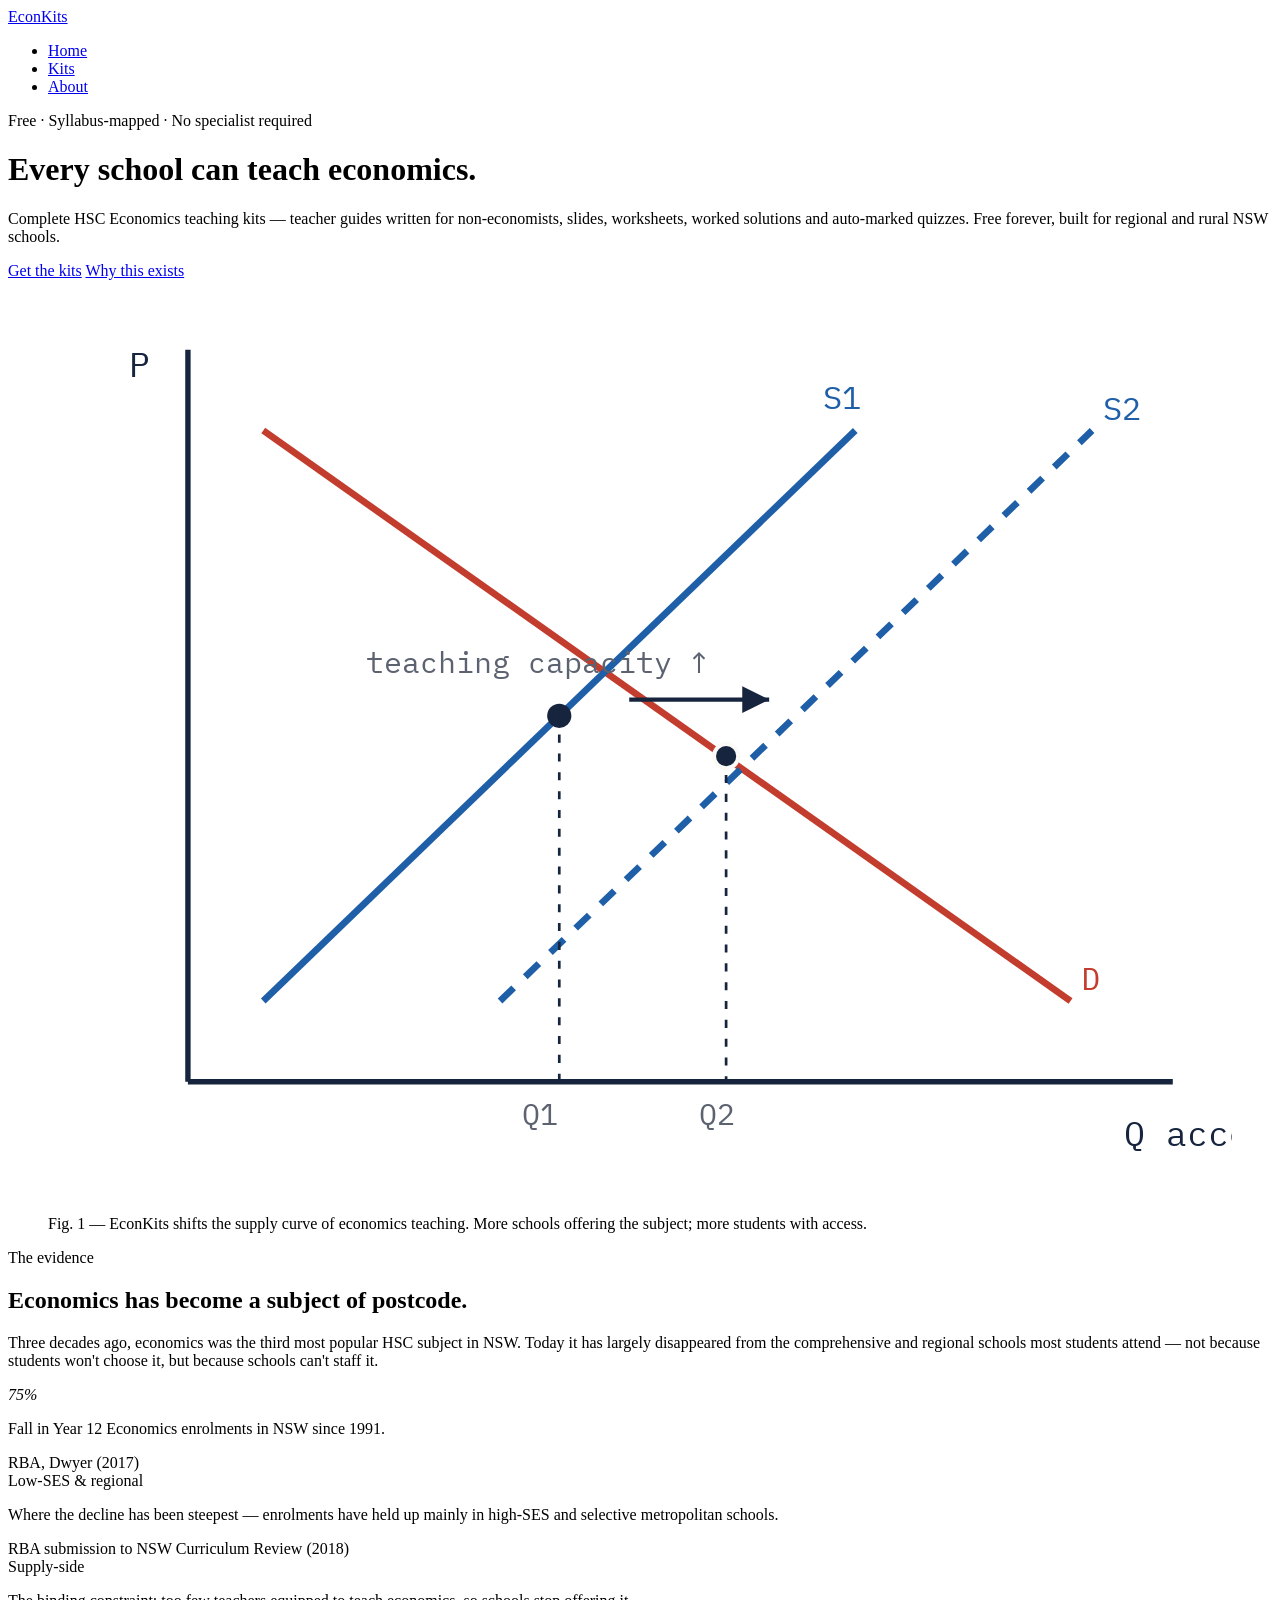
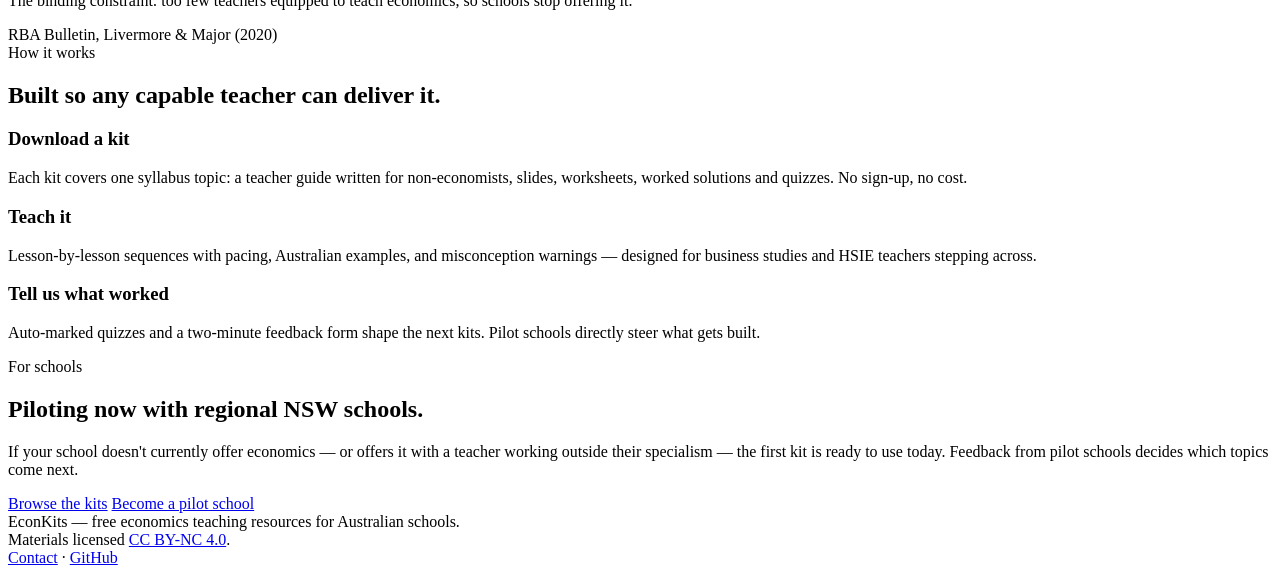
==== index.html @ 083282f5 "Add files via upload" ====
<!DOCTYPE html>
<html lang="en-AU">
<head>
<meta charset="utf-8">
<meta name="viewport" content="width=device-width, initial-scale=1">
<title>EconKits — Free HSC Economics teaching kits for schools without a specialist</title>
<meta name="description" content="Complete, free, syllabus-mapped HSC Economics teaching kits designed so any teacher can offer economics — built for regional and rural NSW schools.">
<link rel="preconnect" href="https://fonts.googleapis.com">
<link rel="preconnect" href="https://fonts.gstatic.com" crossorigin>
<link href="https://fonts.googleapis.com/css2?family=Archivo:wght@700;800&family=Source+Serif+4:ital,wght@0,400;0,600;1,400&family=IBM+Plex+Mono:wght@400;500&display=swap" rel="stylesheet">
<link rel="stylesheet" href="assets/style.css">
</head>
<body>

<header>
  <div class="wrap nav">
    <a class="brand" href="index.html">Econ<span>Kits</span></a>
    <nav aria-label="Main">
      <ul>
        <li><a href="index.html" aria-current="page">Home</a></li>
        <li><a href="kits.html">Kits</a></li>
        <li><a href="about.html">About</a></li>
      </ul>
    </nav>
  </div>
</header>

<div class="hero">
  <div class="wrap hero-inner">
    <div>
      <span class="mono eyebrow">Free · Syllabus-mapped · No specialist required</span>
      <h1>Every school can teach economics.</h1>
      <p class="lede">Complete HSC Economics teaching kits — teacher guides written for non-economists, slides, worksheets, worked solutions and auto-marked quizzes. Free forever, built for regional and rural NSW schools.</p>
      <div class="cta-row">
        <a class="btn btn-primary" href="kits.html">Get the kits</a>
        <a class="btn btn-secondary" href="about.html">Why this exists</a>
      </div>
    </div>

    <figure class="diagram" role="img" aria-label="Economics supply and demand diagram showing the supply curve of economics teaching shifting to the right, increasing access.">
      <svg viewBox="0 0 440 340" xmlns="http://www.w3.org/2000/svg">
        <!-- axes -->
        <line x1="52" y1="20" x2="52" y2="292" stroke="#16243d" stroke-width="2"/>
        <line x1="52" y1="292" x2="418" y2="292" stroke="#16243d" stroke-width="2"/>
        <text x="30" y="30" font-family="IBM Plex Mono, monospace" font-size="13" fill="#16243d">P</text>
        <text x="400" y="316" font-family="IBM Plex Mono, monospace" font-size="13" fill="#16243d">Q access</text>
        <!-- demand curve -->
        <path d="M 80 50 L 380 262" stroke="#c33d2e" stroke-width="2.5" fill="none"/>
        <text x="384" y="258" font-family="IBM Plex Mono, monospace" font-size="12" fill="#c33d2e">D</text>
        <!-- supply 1 -->
        <path d="M 80 262 L 300 50" stroke="#1f5fa8" stroke-width="2.5" fill="none"/>
        <text x="288" y="42" font-family="IBM Plex Mono, monospace" font-size="12" fill="#1f5fa8">S1</text>
        <!-- supply 2 (shifted right) -->
        <path d="M 168 262 L 388 50" stroke="#1f5fa8" stroke-width="2.5" stroke-dasharray="7 6" fill="none"/>
        <text x="392" y="46" font-family="IBM Plex Mono, monospace" font-size="12" fill="#1f5fa8">S2</text>
        <!-- shift arrow -->
        <line x1="216" y1="150" x2="268" y2="150" stroke="#16243d" stroke-width="1.6"/>
        <polygon points="268,150 258,145 258,155" fill="#16243d"/>
        <!-- equilibria -->
        <circle cx="190" cy="156" r="4.5" fill="#16243d"/>
        <circle cx="252" cy="171" r="4.5" fill="#16243d" stroke="#fbfaf6" stroke-width="1.5"/>
        <line x1="252" y1="171" x2="252" y2="292" stroke="#16243d" stroke-width="1" stroke-dasharray="3 4"/>
        <line x1="190" y1="156" x2="190" y2="292" stroke="#16243d" stroke-width="1" stroke-dasharray="3 4"/>
        <text x="176" y="308" font-family="IBM Plex Mono, monospace" font-size="11" fill="#5c6270">Q1</text>
        <text x="242" y="308" font-family="IBM Plex Mono, monospace" font-size="11" fill="#5c6270">Q2</text>
        <!-- label -->
        <text x="118" y="140" font-family="IBM Plex Mono, monospace" font-size="11" fill="#5c6270">teaching capacity ↑</text>
      </svg>
      <figcaption>Fig. 1 — EconKits shifts the supply curve of economics teaching. More schools offering the subject; more students with access.</figcaption>
    </figure>
  </div>
</div>

<section id="evidence">
  <div class="wrap">
    <span class="mono section-label">The evidence</span>
    <h2>Economics has become a subject of postcode.</h2>
    <div class="body">
      <p>Three decades ago, economics was the third most popular HSC subject in NSW. Today it has largely disappeared from the comprehensive and regional schools most students attend — not because students won't choose it, but because schools can't staff it.</p>
    </div>
    <div class="figures">
      <div class="figure">
        <div class="stat"><em>75%</em></div>
        <p>Fall in Year 12 Economics enrolments in NSW since 1991.</p>
        <span class="src">RBA, Dwyer (2017)</span>
      </div>
      <div class="figure">
        <div class="stat">Low-SES &amp; regional</div>
        <p>Where the decline has been steepest — enrolments have held up mainly in high-SES and selective metropolitan schools.</p>
        <span class="src">RBA submission to NSW Curriculum Review (2018)</span>
      </div>
      <div class="figure">
        <div class="stat">Supply-side</div>
        <p>The binding constraint: too few teachers equipped to teach economics, so schools stop offering it.</p>
        <span class="src">RBA Bulletin, Livermore &amp; Major (2020)</span>
      </div>
    </div>
  </div>
</section>

<section id="how">
  <div class="wrap">
    <span class="mono section-label">How it works</span>
    <h2>Built so any capable teacher can deliver it.</h2>
    <div class="steps">
      <div class="step">
        <h3>Download a kit</h3>
        <p>Each kit covers one syllabus topic: a teacher guide written for non-economists, slides, worksheets, worked solutions and quizzes. No sign-up, no cost.</p>
      </div>
      <div class="step">
        <h3>Teach it</h3>
        <p>Lesson-by-lesson sequences with pacing, Australian examples, and misconception warnings — designed for business studies and HSIE teachers stepping across.</p>
      </div>
      <div class="step">
        <h3>Tell us what worked</h3>
        <p>Auto-marked quizzes and a two-minute feedback form shape the next kits. Pilot schools directly steer what gets built.</p>
      </div>
    </div>
  </div>
</section>

<section id="cta">
  <div class="wrap">
    <span class="mono section-label">For schools</span>
    <h2>Piloting now with regional NSW schools.</h2>
    <div class="body">
      <p>If your school doesn't currently offer economics — or offers it with a teacher working outside their specialism — the first kit is ready to use today. Feedback from pilot schools decides which topics come next.</p>
    </div>
    <div class="cta-row">
      <a class="btn btn-primary" href="kits.html">Browse the kits</a>
      <a class="btn btn-secondary" href="about.html#contact">Become a pilot school</a>
    </div>
  </div>
</section>

<footer>
  <div class="wrap">
    <div>EconKits — free economics teaching resources for Australian schools.<br>Materials licensed <a href="https://creativecommons.org/licenses/by-nc/4.0/">CC BY-NC 4.0</a>.</div>
    <div><a href="about.html#contact">Contact</a> · <a href="https://github.com/">GitHub</a></div>
  </div>
</footer>

</body>
</html>
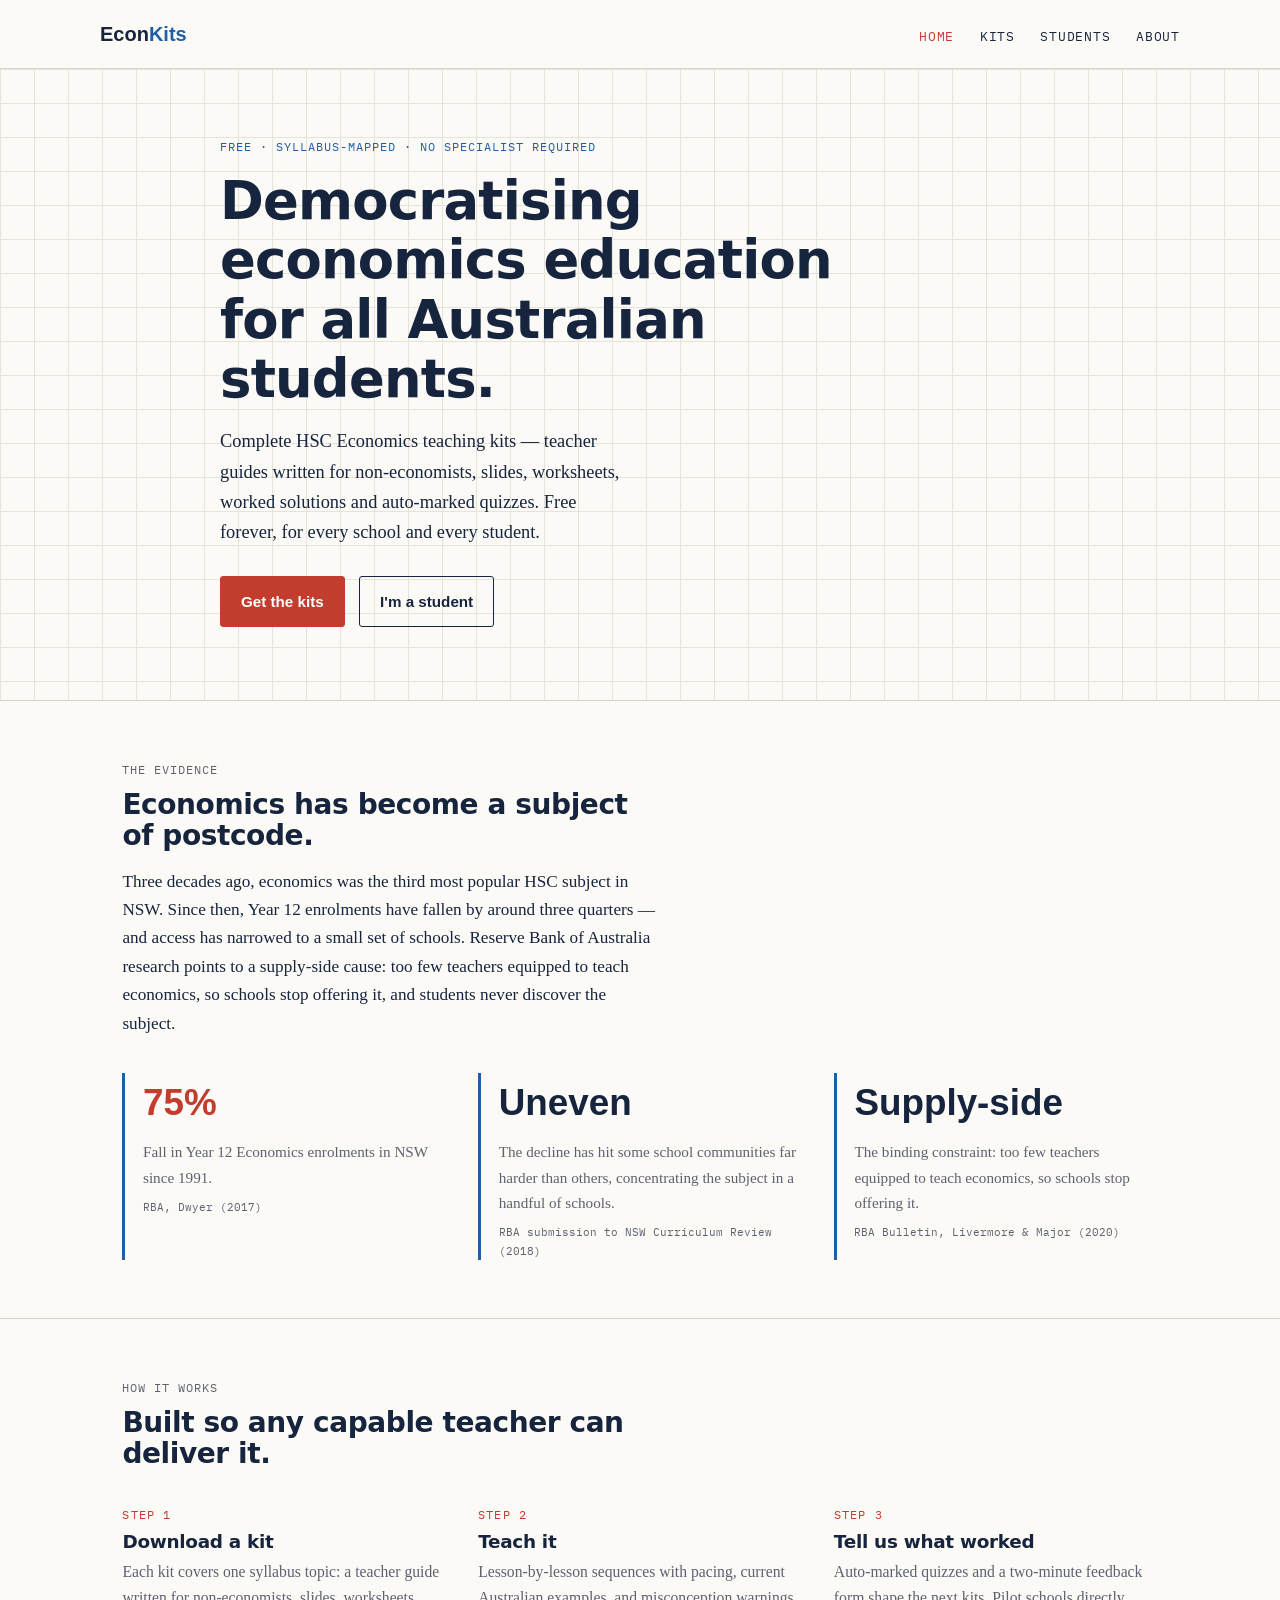
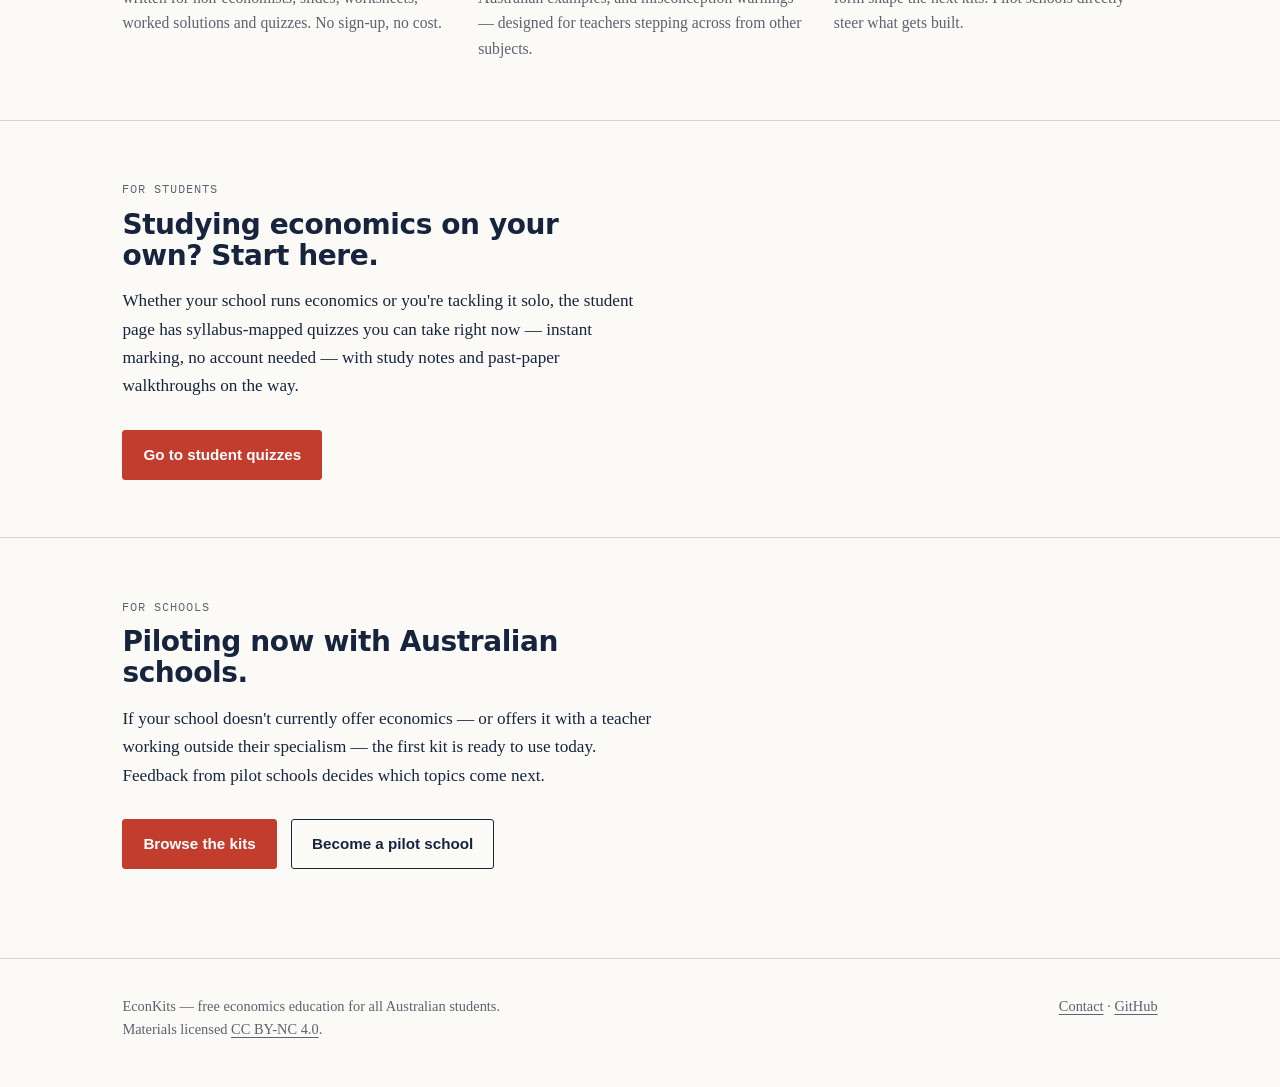
==== commit ee910ce0: "Update index.html" ====
--- a/index.html
+++ b/index.html
@@ -3,12 +3,16 @@
 <head>
 <meta charset="utf-8">
 <meta name="viewport" content="width=device-width, initial-scale=1">
-<title>EconKits — Free HSC Economics teaching kits for schools without a specialist</title>
-<meta name="description" content="Complete, free, syllabus-mapped HSC Economics teaching kits designed so any teacher can offer economics — built for regional and rural NSW schools.">
+<title>EconKits — Free HSC Economics teaching kits and quizzes</title>
+<meta name="description" content="Complete, free, syllabus-mapped HSC Economics teaching kits and student quizzes — democratising economics education for all Australian students.">
 <link rel="preconnect" href="https://fonts.googleapis.com">
 <link rel="preconnect" href="https://fonts.gstatic.com" crossorigin>
 <link href="https://fonts.googleapis.com/css2?family=Archivo:wght@700;800&family=Source+Serif+4:ital,wght@0,400;0,600;1,400&family=IBM+Plex+Mono:wght@400;500&display=swap" rel="stylesheet">
 <link rel="stylesheet" href="assets/style.css">
+<style>
+.hero-inner{grid-template-columns:1fr;max-width:840px}
+.hero h1{max-width:18ch}
+</style>
 </head>
 <body>
 
@@ -19,6 +23,7 @@
       <ul>
         <li><a href="index.html" aria-current="page">Home</a></li>
         <li><a href="kits.html">Kits</a></li>
+        <li><a href="students.html">Students</a></li>
         <li><a href="about.html">About</a></li>
       </ul>
     </nav>
@@ -29,45 +34,13 @@
   <div class="wrap hero-inner">
     <div>
       <span class="mono eyebrow">Free · Syllabus-mapped · No specialist required</span>
-      <h1>Every school can teach economics.</h1>
-      <p class="lede">Complete HSC Economics teaching kits — teacher guides written for non-economists, slides, worksheets, worked solutions and auto-marked quizzes. Free forever, built for regional and rural NSW schools.</p>
+      <h1>Democratising economics education for all Australian students.</h1>
+      <p class="lede">Complete HSC Economics teaching kits — teacher guides written for non-economists, slides, worksheets, worked solutions and auto-marked quizzes. Free forever, for every school and every student.</p>
       <div class="cta-row">
         <a class="btn btn-primary" href="kits.html">Get the kits</a>
-        <a class="btn btn-secondary" href="about.html">Why this exists</a>
+        <a class="btn btn-secondary" href="students.html">I'm a student</a>
       </div>
     </div>
-
-    <figure class="diagram" role="img" aria-label="Economics supply and demand diagram showing the supply curve of economics teaching shifting to the right, increasing access.">
-      <svg viewBox="0 0 440 340" xmlns="http://www.w3.org/2000/svg">
-        <!-- axes -->
-        <line x1="52" y1="20" x2="52" y2="292" stroke="#16243d" stroke-width="2"/>
-        <line x1="52" y1="292" x2="418" y2="292" stroke="#16243d" stroke-width="2"/>
-        <text x="30" y="30" font-family="IBM Plex Mono, monospace" font-size="13" fill="#16243d">P</text>
-        <text x="400" y="316" font-family="IBM Plex Mono, monospace" font-size="13" fill="#16243d">Q access</text>
-        <!-- demand curve -->
-        <path d="M 80 50 L 380 262" stroke="#c33d2e" stroke-width="2.5" fill="none"/>
-        <text x="384" y="258" font-family="IBM Plex Mono, monospace" font-size="12" fill="#c33d2e">D</text>
-        <!-- supply 1 -->
-        <path d="M 80 262 L 300 50" stroke="#1f5fa8" stroke-width="2.5" fill="none"/>
-        <text x="288" y="42" font-family="IBM Plex Mono, monospace" font-size="12" fill="#1f5fa8">S1</text>
-        <!-- supply 2 (shifted right) -->
-        <path d="M 168 262 L 388 50" stroke="#1f5fa8" stroke-width="2.5" stroke-dasharray="7 6" fill="none"/>
-        <text x="392" y="46" font-family="IBM Plex Mono, monospace" font-size="12" fill="#1f5fa8">S2</text>
-        <!-- shift arrow -->
-        <line x1="216" y1="150" x2="268" y2="150" stroke="#16243d" stroke-width="1.6"/>
-        <polygon points="268,150 258,145 258,155" fill="#16243d"/>
-        <!-- equilibria -->
-        <circle cx="190" cy="156" r="4.5" fill="#16243d"/>
-        <circle cx="252" cy="171" r="4.5" fill="#16243d" stroke="#fbfaf6" stroke-width="1.5"/>
-        <line x1="252" y1="171" x2="252" y2="292" stroke="#16243d" stroke-width="1" stroke-dasharray="3 4"/>
-        <line x1="190" y1="156" x2="190" y2="292" stroke="#16243d" stroke-width="1" stroke-dasharray="3 4"/>
-        <text x="176" y="308" font-family="IBM Plex Mono, monospace" font-size="11" fill="#5c6270">Q1</text>
-        <text x="242" y="308" font-family="IBM Plex Mono, monospace" font-size="11" fill="#5c6270">Q2</text>
-        <!-- label -->
-        <text x="118" y="140" font-family="IBM Plex Mono, monospace" font-size="11" fill="#5c6270">teaching capacity ↑</text>
-      </svg>
-      <figcaption>Fig. 1 — EconKits shifts the supply curve of economics teaching. More schools offering the subject; more students with access.</figcaption>
-    </figure>
   </div>
 </div>
 
@@ -76,7 +49,7 @@
     <span class="mono section-label">The evidence</span>
     <h2>Economics has become a subject of postcode.</h2>
     <div class="body">
-      <p>Three decades ago, economics was the third most popular HSC subject in NSW. Today it has largely disappeared from the comprehensive and regional schools most students attend — not because students won't choose it, but because schools can't staff it.</p>
+      <p>Three decades ago, economics was the third most popular HSC subject in NSW. Since then, Year 12 enrolments have fallen by around three quarters — and access has narrowed to a small set of schools. Reserve Bank of Australia research points to a supply-side cause: too few teachers equipped to teach economics, so schools stop offering it, and students never discover the subject.</p>
     </div>
     <div class="figures">
       <div class="figure">
@@ -85,8 +58,8 @@
         <span class="src">RBA, Dwyer (2017)</span>
       </div>
       <div class="figure">
-        <div class="stat">Low-SES &amp; regional</div>
-        <p>Where the decline has been steepest — enrolments have held up mainly in high-SES and selective metropolitan schools.</p>
+        <div class="stat">Uneven</div>
+        <p>The decline has hit some school communities far harder than others, concentrating the subject in a handful of schools.</p>
         <span class="src">RBA submission to NSW Curriculum Review (2018)</span>
       </div>
       <div class="figure">
@@ -109,7 +82,7 @@
       </div>
       <div class="step">
         <h3>Teach it</h3>
-        <p>Lesson-by-lesson sequences with pacing, Australian examples, and misconception warnings — designed for business studies and HSIE teachers stepping across.</p>
+        <p>Lesson-by-lesson sequences with pacing, current Australian examples, and misconception warnings — designed for teachers stepping across from other subjects.</p>
       </div>
       <div class="step">
         <h3>Tell us what worked</h3>
@@ -119,10 +92,23 @@
   </div>
 </section>
 
+<section id="students">
+  <div class="wrap">
+    <span class="mono section-label">For students</span>
+    <h2>Studying economics on your own? Start here.</h2>
+    <div class="body">
+      <p>Whether your school runs economics or you're tackling it solo, the student page has syllabus-mapped quizzes you can take right now — instant marking, no account needed — with study notes and past-paper walkthroughs on the way.</p>
+    </div>
+    <div class="cta-row">
+      <a class="btn btn-primary" href="students.html">Go to student quizzes</a>
+    </div>
+  </div>
+</section>
+
 <section id="cta">
   <div class="wrap">
     <span class="mono section-label">For schools</span>
-    <h2>Piloting now with regional NSW schools.</h2>
+    <h2>Piloting now with Australian schools.</h2>
     <div class="body">
       <p>If your school doesn't currently offer economics — or offers it with a teacher working outside their specialism — the first kit is ready to use today. Feedback from pilot schools decides which topics come next.</p>
     </div>
@@ -135,10 +121,11 @@
 
 <footer>
   <div class="wrap">
-    <div>EconKits — free economics teaching resources for Australian schools.<br>Materials licensed <a href="https://creativecommons.org/licenses/by-nc/4.0/">CC BY-NC 4.0</a>.</div>
-    <div><a href="about.html#contact">Contact</a> · <a href="https://github.com/">GitHub</a></div>
+    <div>EconKits — free economics education for all Australian students.<br>Materials licensed <a href="https://creativecommons.org/licenses/by-nc/4.0/">CC BY-NC 4.0</a>.</div>
+    <div><a href="about.html#contact">Contact</a> · <a href="https://github.com/r-kstack/Econ-Kits-">GitHub</a></div>
   </div>
 </footer>
 
 </body>
 </html>
+
--- a/assets/style.css
+++ b/assets/style.css
@@ -0,0 +1,62 @@
+:root{--ink:#16243d;--paper:#fbfaf6;--grid:#e6e3d8;--supply:#1f5fa8;--demand:#c33d2e;--muted:#5c6270;--rule:#d8d5c8;--max:1080px}
+*{box-sizing:border-box;margin:0;padding:0}
+html{scroll-behavior:smooth}
+@media (prefers-reduced-motion:reduce){html{scroll-behavior:auto}*{animation:none!important;transition:none!important}}
+body{font-family:"Source Serif 4",Georgia,serif;font-size:1.075rem;line-height:1.65;color:var(--ink);background:var(--paper)}
+.mono{font-family:"IBM Plex Mono",monospace;font-size:.78rem;letter-spacing:.08em;text-transform:uppercase}
+h1,h2,h3{font-family:"Archivo",system-ui,sans-serif;line-height:1.12;letter-spacing:-.015em}
+a{color:var(--demand);text-underline-offset:3px}
+:focus-visible{outline:3px solid var(--supply);outline-offset:3px}
+.wrap{max-width:var(--max);margin:0 auto;padding:0 1.4rem}
+header{border-bottom:1px solid var(--rule);background:var(--paper)}
+.nav{display:flex;align-items:baseline;justify-content:space-between;padding:1.1rem 0}
+.brand{font-family:"Archivo",sans-serif;font-weight:800;font-size:1.25rem;color:var(--ink);text-decoration:none}
+.brand span{color:var(--supply)}
+.nav ul{display:flex;gap:1.6rem;list-style:none}
+.nav ul a{font-family:"IBM Plex Mono",monospace;font-size:.8rem;letter-spacing:.06em;text-transform:uppercase;color:var(--ink);text-decoration:none}
+.nav ul a:hover,.nav ul a[aria-current="page"]{color:var(--demand)}
+.hero{background-image:linear-gradient(var(--grid) 1px,transparent 1px),linear-gradient(90deg,var(--grid) 1px,transparent 1px);background-size:34px 34px;border-bottom:1px solid var(--rule)}
+.hero-inner{display:grid;grid-template-columns:1.1fr .9fr;gap:3rem;align-items:center;padding:4.2rem 0 4.6rem}
+.hero h1{font-size:clamp(2.1rem,4.4vw,3.3rem);font-weight:800;max-width:15ch}
+.hero .lede{margin-top:1.15rem;font-size:1.15rem;max-width:44ch}
+.eyebrow{color:var(--supply);margin-bottom:.9rem;display:block}
+.cta-row{display:flex;gap:.9rem;margin-top:1.8rem;flex-wrap:wrap}
+.btn{font-family:"Archivo",sans-serif;font-weight:700;font-size:.95rem;padding:.72rem 1.25rem;border-radius:3px;text-decoration:none;border:1.5px solid var(--ink)}
+.btn-primary{background:var(--demand);border-color:var(--demand);color:#fff}
+.btn-primary:hover{background:#a83224}
+.btn-secondary{background:transparent;color:var(--ink)}
+figure.diagram{margin:0;max-width:440px}
+figure.diagram svg{width:100%;height:auto;display:block}
+figure.diagram figcaption{font-family:"IBM Plex Mono",monospace;font-size:.74rem;color:var(--muted);margin-top:.7rem}
+section{padding:3.6rem 0}
+section+section{border-top:1px solid var(--rule)}
+.section-label{color:var(--muted);display:block;margin-bottom:.6rem}
+section h2{font-size:1.75rem;font-weight:800;max-width:26ch}
+section .body{margin-top:1rem;max-width:62ch}
+section .body p+p{margin-top:.9rem}
+.figures{display:grid;grid-template-columns:repeat(3,1fr);gap:2rem;margin-top:2.2rem}
+.figure{border-left:3px solid var(--supply);padding-left:1.1rem}
+.figure .stat{font-family:"Archivo",sans-serif;font-weight:800;font-size:2.3rem}
+.figure .stat em{font-style:normal;color:var(--demand)}
+.figure p{font-size:.95rem;color:var(--muted);margin-top:.35rem}
+.figure .src{font-family:"IBM Plex Mono",monospace;font-size:.7rem;color:var(--muted);display:block;margin-top:.55rem}
+.steps{counter-reset:step;display:grid;grid-template-columns:repeat(3,1fr);gap:2rem;margin-top:2.2rem}
+.step{counter-increment:step}
+.step::before{content:"Step " counter(step);font-family:"IBM Plex Mono",monospace;font-size:.72rem;letter-spacing:.1em;text-transform:uppercase;color:var(--demand);display:block;margin-bottom:.5rem}
+.step h3{font-size:1.15rem}
+.step p{font-size:.98rem;color:var(--muted);margin-top:.4rem}
+.kit{border:1px solid var(--rule);border-radius:4px;background:#fff;padding:1.8rem;margin-top:1.8rem}
+.kit-head{display:flex;justify-content:space-between;align-items:baseline;gap:1rem;flex-wrap:wrap}
+.kit h3{font-size:1.35rem}
+.badge{font-family:"IBM Plex Mono",monospace;font-size:.68rem;letter-spacing:.08em;text-transform:uppercase;padding:.28rem .6rem;border-radius:3px}
+.badge-live{background:rgba(31,95,168,.12);color:var(--supply)}
+.badge-soon{background:rgba(92,98,112,.12);color:var(--muted)}
+.kit .meta{font-size:.92rem;color:var(--muted);margin-top:.3rem}
+.kit ul.contents{margin:1.1rem 0 0 1.2rem;font-size:.98rem}
+.kit .downloads{display:flex;gap:.8rem;margin-top:1.4rem;flex-wrap:wrap}
+.kit.soon{opacity:.65}
+footer{border-top:1px solid var(--rule);margin-top:2rem;padding:2.2rem 0 2.8rem;color:var(--muted);font-size:.9rem}
+footer .wrap{display:flex;justify-content:space-between;gap:1.5rem;flex-wrap:wrap}
+footer a{color:var(--muted)}
+@media (max-width:800px){.hero-inner{grid-template-columns:1fr;padding:3rem 0;gap:2.2rem}.figures,.steps{grid-template-columns:1fr}}
+
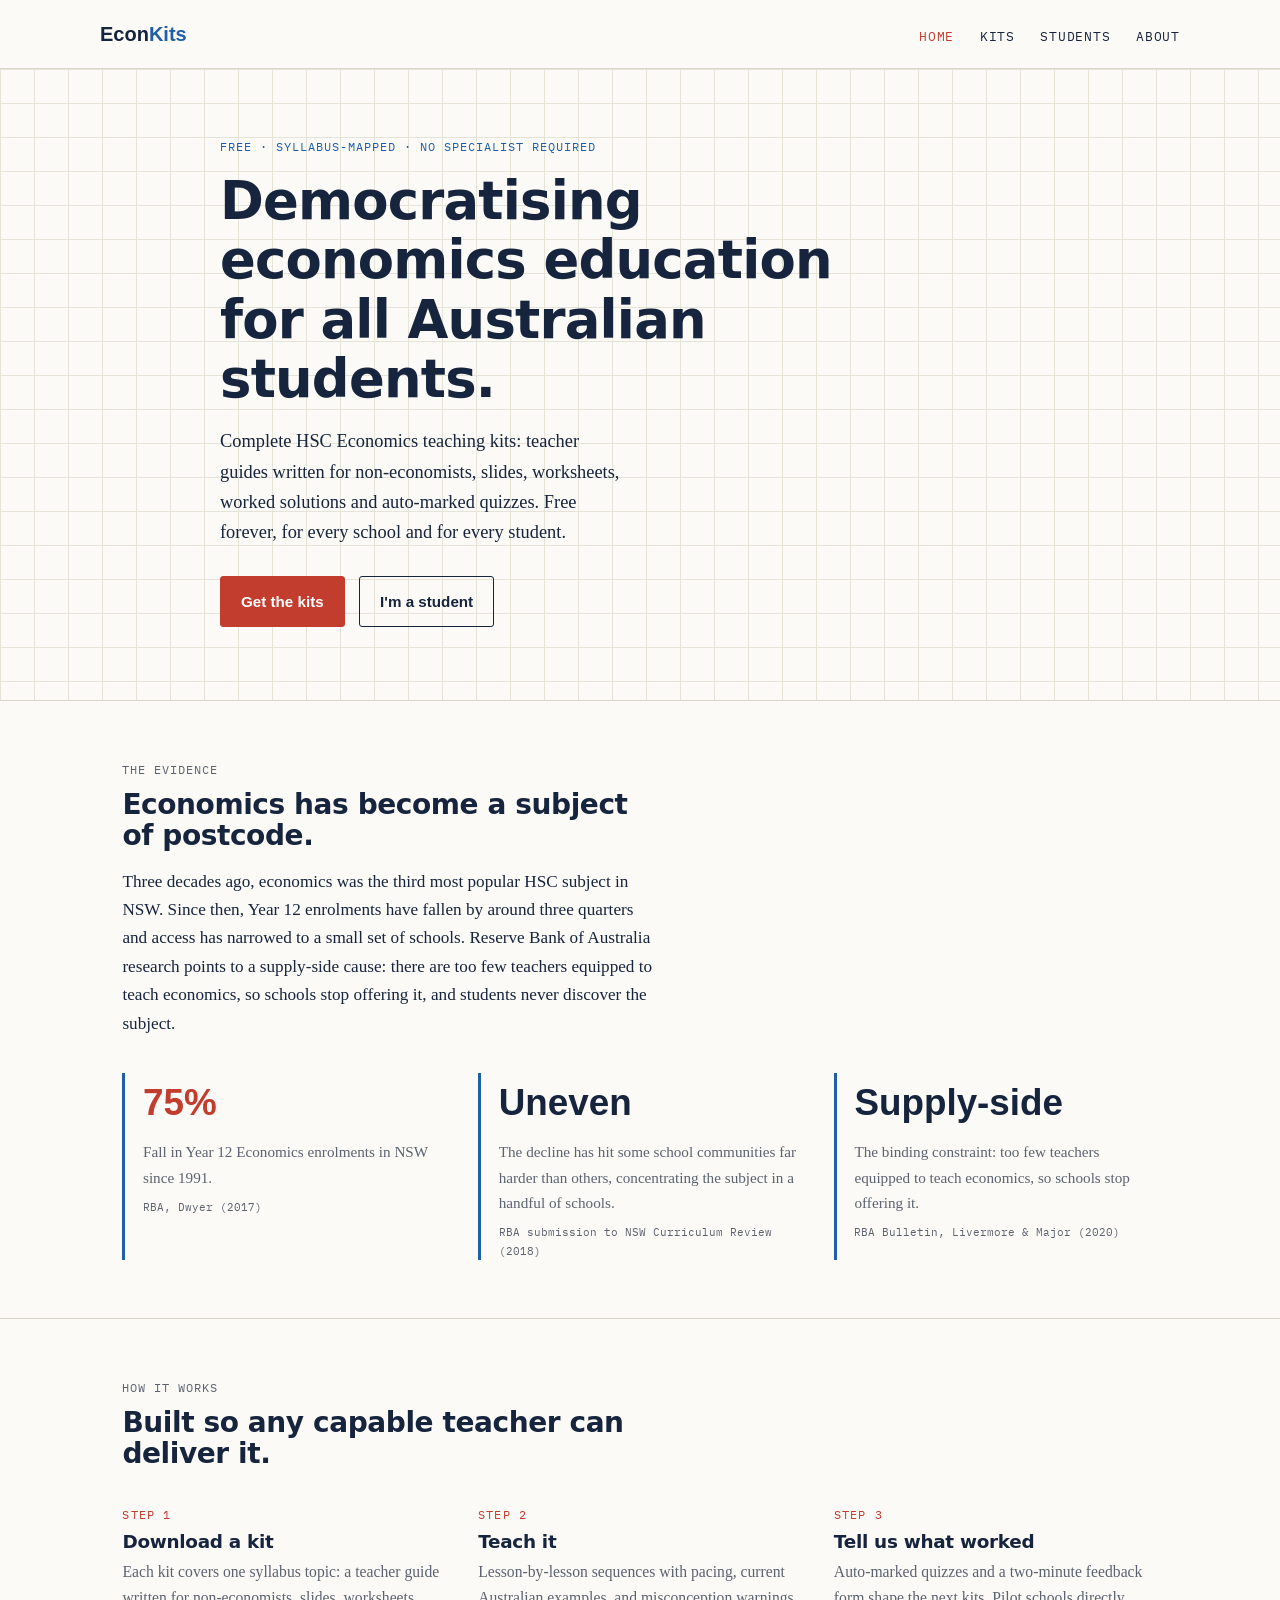
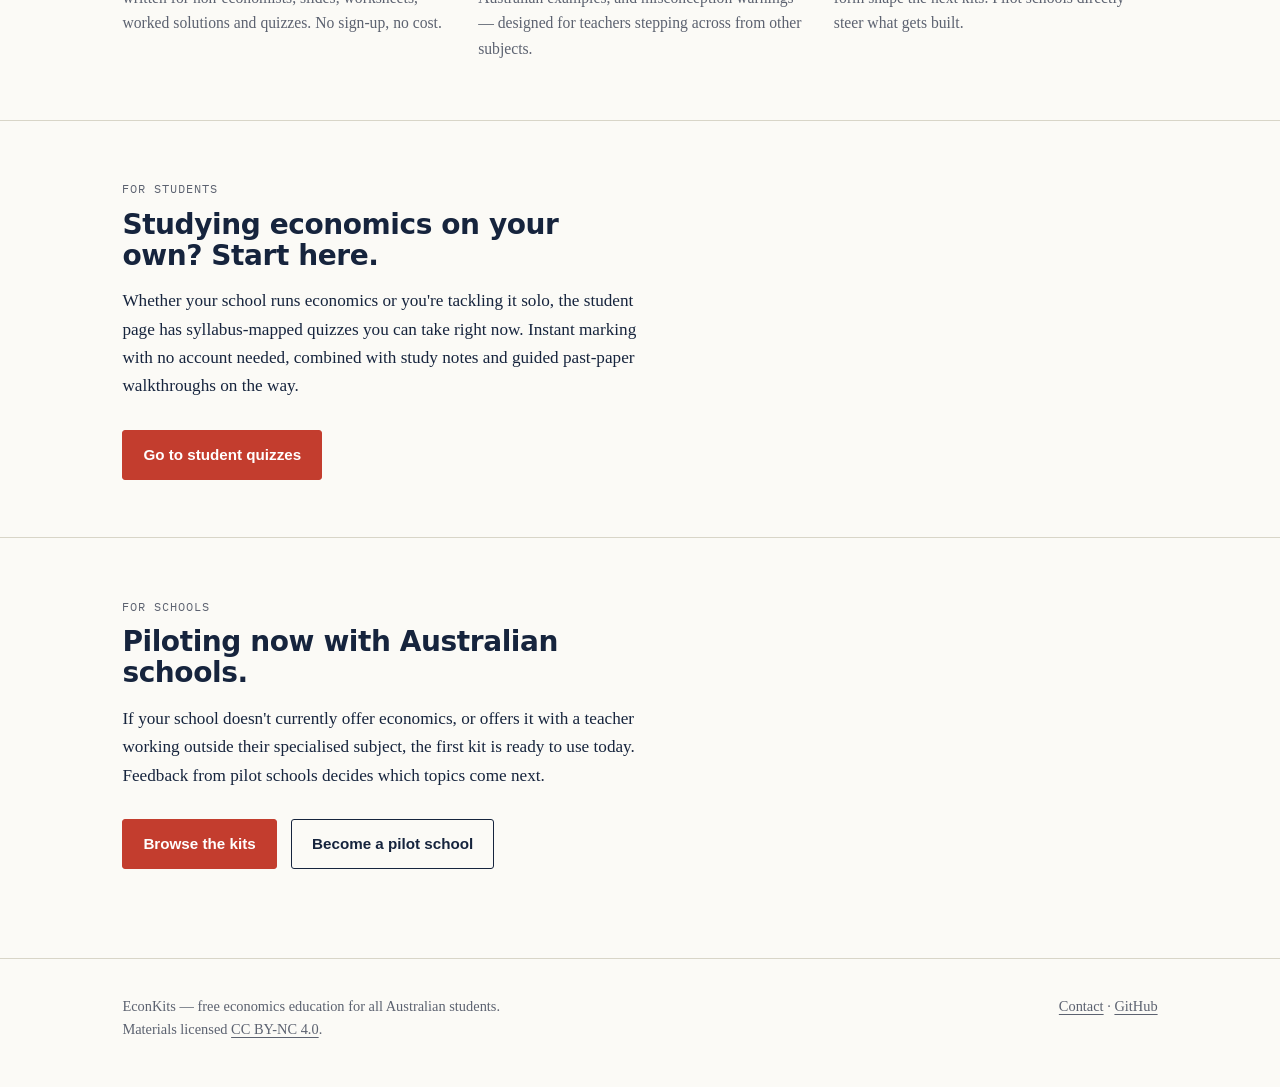
==== commit 18cbbbd7: "Update index.html" ====
--- a/index.html
+++ b/index.html
@@ -35,7 +35,7 @@
     <div>
       <span class="mono eyebrow">Free · Syllabus-mapped · No specialist required</span>
       <h1>Democratising economics education for all Australian students.</h1>
-      <p class="lede">Complete HSC Economics teaching kits — teacher guides written for non-economists, slides, worksheets, worked solutions and auto-marked quizzes. Free forever, for every school and every student.</p>
+      <p class="lede">Complete HSC Economics teaching kits: teacher guides written for non-economists, slides, worksheets, worked solutions and auto-marked quizzes. Free forever, for every school and for every student.</p>
       <div class="cta-row">
         <a class="btn btn-primary" href="kits.html">Get the kits</a>
         <a class="btn btn-secondary" href="students.html">I'm a student</a>
@@ -49,7 +49,7 @@
     <span class="mono section-label">The evidence</span>
     <h2>Economics has become a subject of postcode.</h2>
     <div class="body">
-      <p>Three decades ago, economics was the third most popular HSC subject in NSW. Since then, Year 12 enrolments have fallen by around three quarters — and access has narrowed to a small set of schools. Reserve Bank of Australia research points to a supply-side cause: too few teachers equipped to teach economics, so schools stop offering it, and students never discover the subject.</p>
+      <p>Three decades ago, economics was the third most popular HSC subject in NSW. Since then, Year 12 enrolments have fallen by around three quarters and access has narrowed to a small set of schools. Reserve Bank of Australia research points to a supply-side cause: there are too few teachers equipped to teach economics, so schools stop offering it, and students never discover the subject.</p>
     </div>
     <div class="figures">
       <div class="figure">
@@ -97,7 +97,7 @@
     <span class="mono section-label">For students</span>
     <h2>Studying economics on your own? Start here.</h2>
     <div class="body">
-      <p>Whether your school runs economics or you're tackling it solo, the student page has syllabus-mapped quizzes you can take right now — instant marking, no account needed — with study notes and past-paper walkthroughs on the way.</p>
+      <p>Whether your school runs economics or you're tackling it solo, the student page has syllabus-mapped quizzes you can take right now. Instant marking with no account needed, combined with study notes and guided past-paper walkthroughs on the way.</p>
     </div>
     <div class="cta-row">
       <a class="btn btn-primary" href="students.html">Go to student quizzes</a>
@@ -110,7 +110,7 @@
     <span class="mono section-label">For schools</span>
     <h2>Piloting now with Australian schools.</h2>
     <div class="body">
-      <p>If your school doesn't currently offer economics — or offers it with a teacher working outside their specialism — the first kit is ready to use today. Feedback from pilot schools decides which topics come next.</p>
+      <p>If your school doesn't currently offer economics, or offers it with a teacher working outside their specialised subject, the first kit is ready to use today. Feedback from pilot schools decides which topics come next.</p>
     </div>
     <div class="cta-row">
       <a class="btn btn-primary" href="kits.html">Browse the kits</a>
